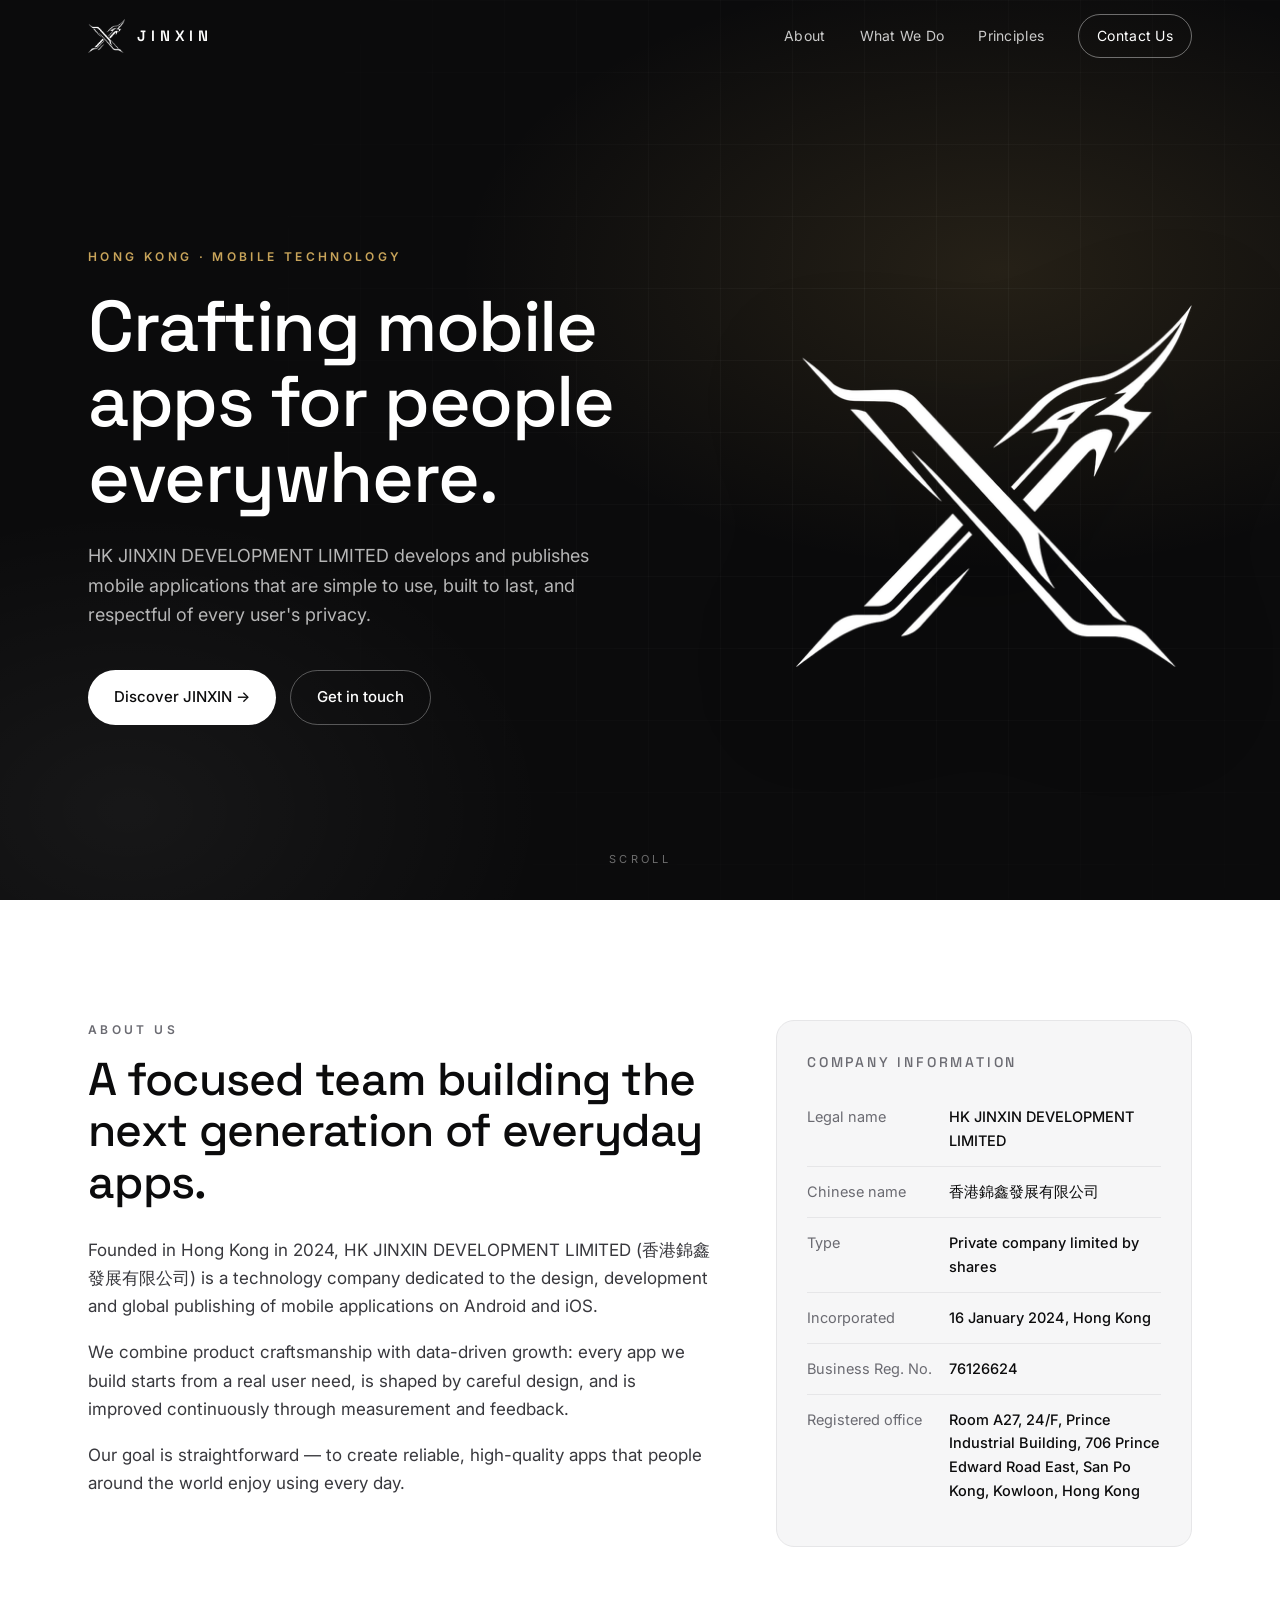
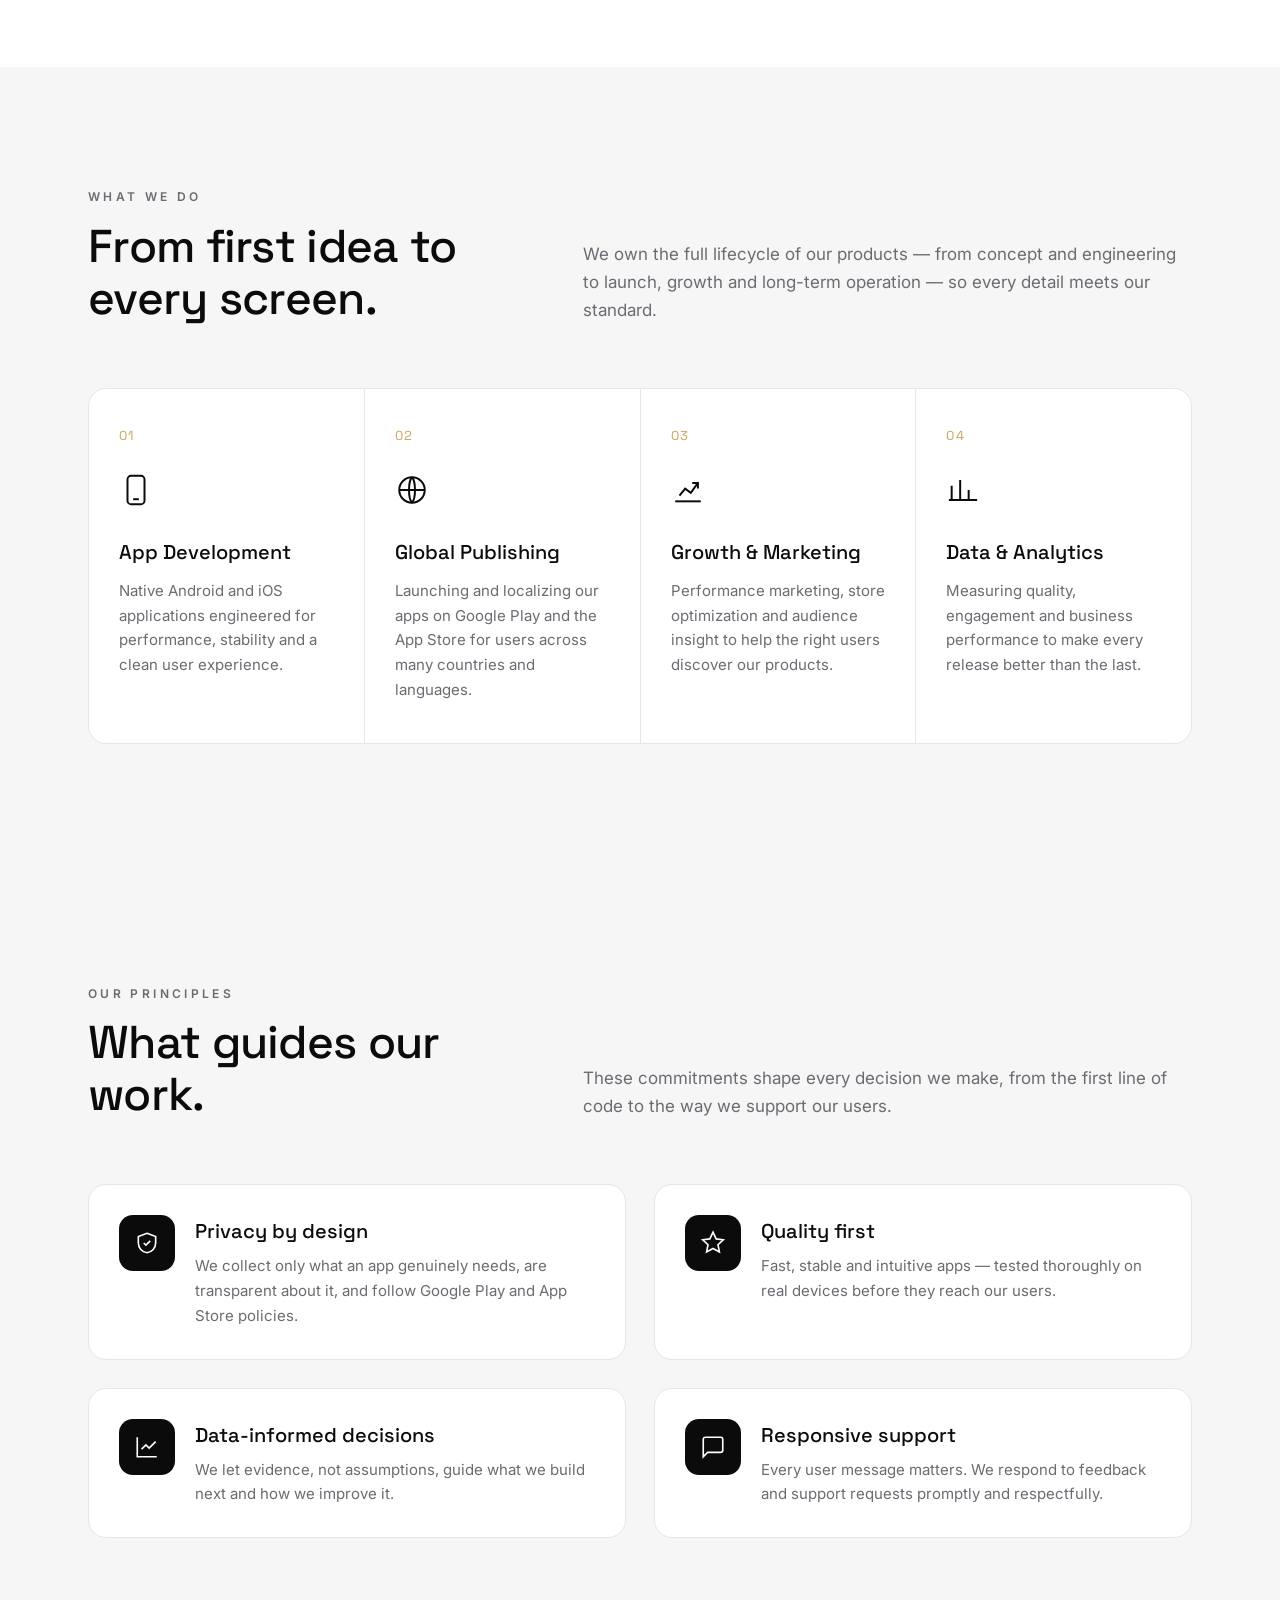
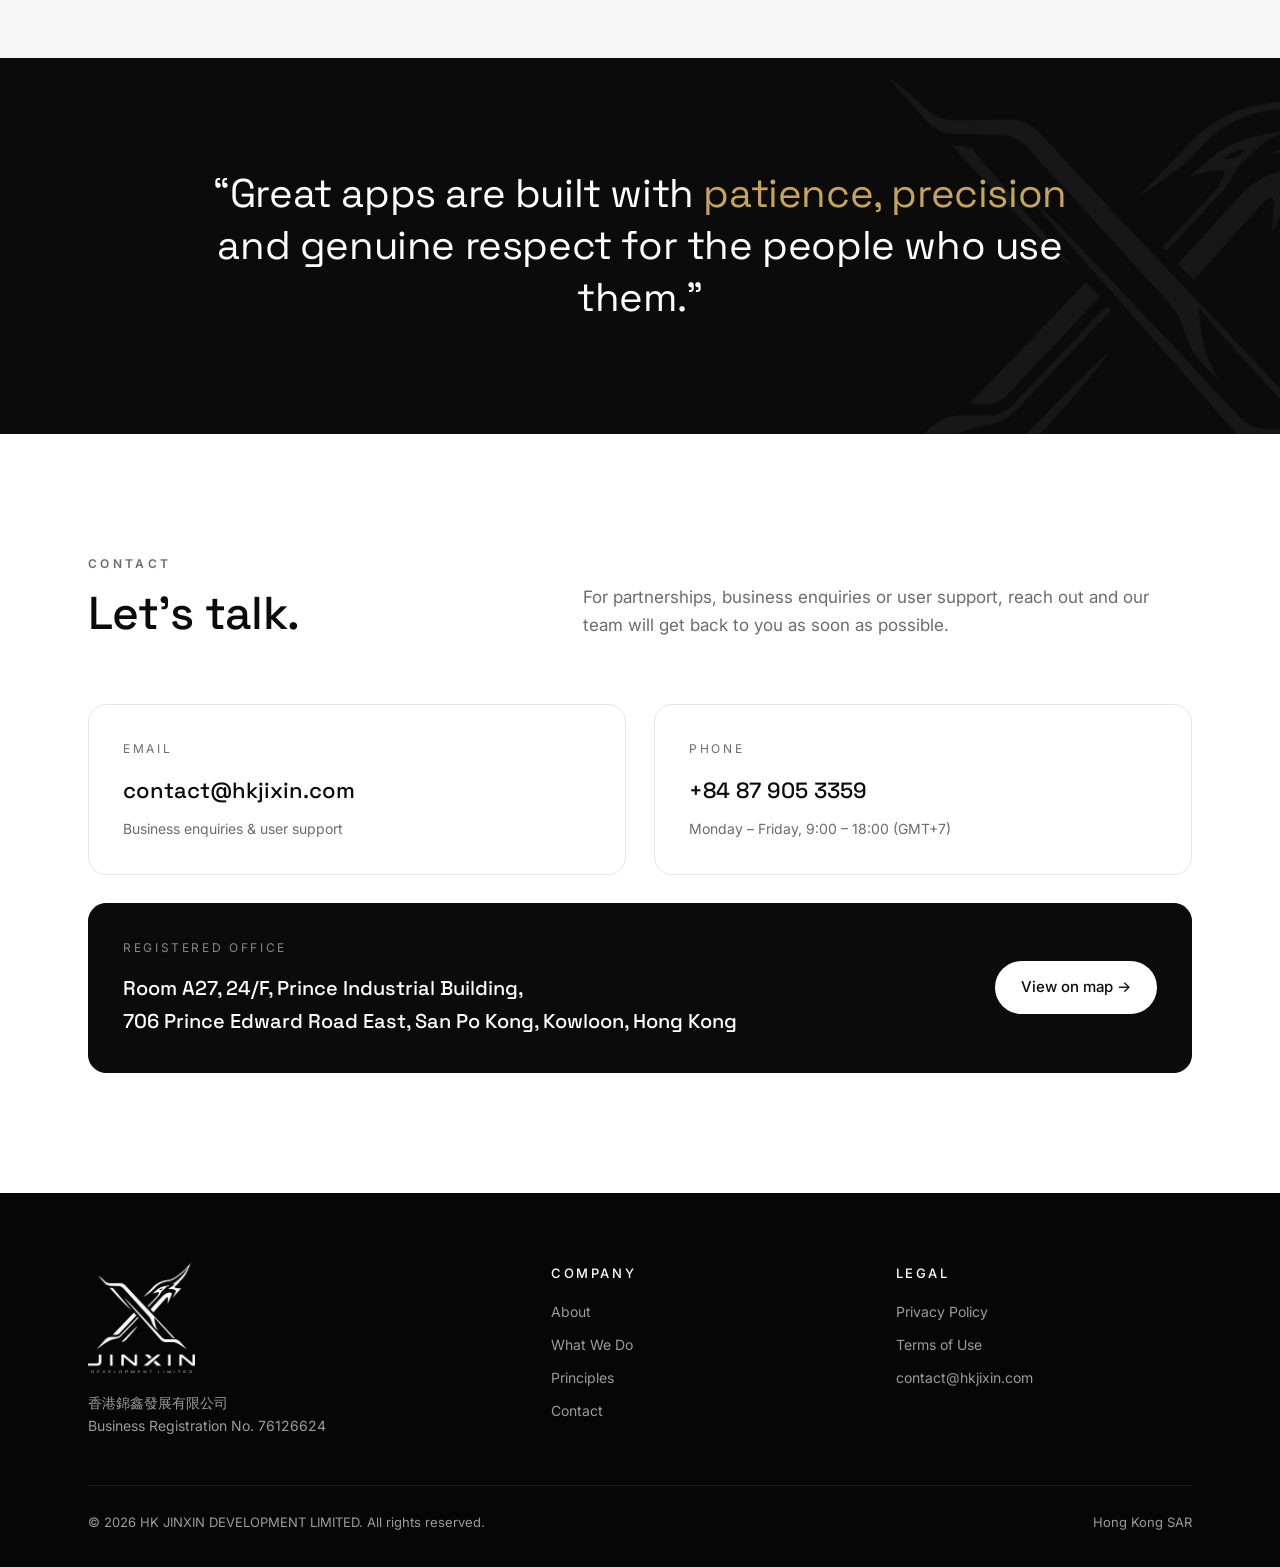
==== index.html @ 49de8c58 "Add files via upload" ====
<!DOCTYPE html>
<html lang="en">
<head>
<meta charset="UTF-8">
<meta name="viewport" content="width=device-width, initial-scale=1.0">
<title>HK JINXIN DEVELOPMENT LIMITED | Mobile Application Developer &amp; Publisher</title>
<meta name="description" content="HK JINXIN DEVELOPMENT LIMITED (香港錦鑫發展有限公司) is a Hong Kong technology company that develops and publishes mobile applications for a global audience.">
<link rel="canonical" href="https://hkjixin.com/">
<meta property="og:type" content="website">
<meta property="og:title" content="HK JINXIN DEVELOPMENT LIMITED">
<meta property="og:description" content="A Hong Kong technology company developing and publishing mobile applications for a global audience.">
<meta property="og:url" content="https://hkjixin.com/">
<meta property="og:image" content="https://hkjixin.com/assets/og.png">
<link rel="icon" type="image/png" href="assets/favicon.png">
<link rel="apple-touch-icon" href="assets/apple-touch-icon.png">
<link rel="preconnect" href="https://fonts.googleapis.com">
<link rel="preconnect" href="https://fonts.gstatic.com" crossorigin>
<link href="https://fonts.googleapis.com/css2?family=Inter:wght@400;500;600&family=Space+Grotesk:wght@400;500;600&display=swap" rel="stylesheet">
<link rel="stylesheet" href="assets/style.css">
<script type="application/ld+json">
{"@context":"https://schema.org","@type":"Organization","name":"HK JINXIN DEVELOPMENT LIMITED","alternateName":"香港錦鑫發展有限公司","url":"https://hkjixin.com","logo":"https://hkjixin.com/assets/logo-full-dark.png","email":"contact@hkjixin.com","telephone":"+84 87 905 3359","foundingDate":"2024-01-16","address":{"@type":"PostalAddress","streetAddress":"Room A27, 24/F, Prince Industrial Building, 706 Prince Edward Road East","addressLocality":"San Po Kong, Kowloon","addressCountry":"HK"}}
</script>
</head>
<body>

<header class="nav" id="nav">
  <div class="wrap">
    <a class="brand" href="#top" aria-label="HK JINXIN home">
      <img class="b-light" src="assets/mark-light.png" alt="">
      <img class="b-dark" src="assets/mark-dark.png" alt="">
      <span>JINXIN</span>
    </a>
    <nav class="links" id="links">
      <a href="#about">About</a>
      <a href="#what-we-do">What We Do</a>
      <a href="#principles">Principles</a>
      <a href="#contact" class="cta">Contact Us</a>
    </nav>
    <button class="menu-btn" id="menuBtn" aria-label="Open menu">☰</button>
  </div>
</header>

<main id="top">
  <!-- HERO -->
  <div class="hero">
    <div class="grid-lines"></div>
    <div class="wrap">
      <div>
        <div class="eyebrow rv">Hong Kong · Mobile Technology</div>
        <h1 class="rv">Crafting mobile apps for people everywhere.</h1>
        <p class="lead rv">HK JINXIN DEVELOPMENT LIMITED develops and publishes mobile applications that are simple to use, built to last, and respectful of every user's privacy.</p>
        <div class="actions rv">
          <a class="btn btn-light" href="#about">Discover JINXIN →</a>
          <a class="btn btn-ghost" href="#contact">Get in touch</a>
        </div>
      </div>
      <img class="hero-mark rv" src="assets/mark-light.png" alt="JINXIN logo mark">
    </div>
    <div class="scroll-hint">Scroll</div>
  </div>

  <!-- ABOUT -->
  <section id="about">
    <div class="wrap">
      <div class="about-grid">
        <div class="body">
          <div class="eyebrow dark rv">About us</div>
          <h2 class="rv" style="margin-bottom:28px">A focused team building the next generation of everyday apps.</h2>
          <p class="rv">Founded in Hong Kong in 2024, HK JINXIN DEVELOPMENT LIMITED (香港錦鑫發展有限公司) is a technology company dedicated to the design, development and global publishing of mobile applications on Android and iOS.</p>
          <p class="rv">We combine product craftsmanship with data-driven growth: every app we build starts from a real user need, is shaped by careful design, and is improved continuously through measurement and feedback.</p>
          <p class="rv">Our goal is straightforward — to create reliable, high-quality apps that people around the world enjoy using every day.</p>
        </div>
        <aside class="facts rv">
          <h3>Company information</h3>
          <dl>
            <div><dt>Legal name</dt><dd>HK JINXIN DEVELOPMENT LIMITED</dd></div>
            <div><dt>Chinese name</dt><dd>香港錦鑫發展有限公司</dd></div>
            <div><dt>Type</dt><dd>Private company limited by shares</dd></div>
            <div><dt>Incorporated</dt><dd>16 January 2024, Hong Kong</dd></div>
            <div><dt>Business Reg. No.</dt><dd>76126624</dd></div>
            <div><dt>Registered office</dt><dd>Room A27, 24/F, Prince Industrial Building, 706 Prince Edward Road East, San Po Kong, Kowloon, Hong Kong</dd></div>
          </dl>
        </aside>
      </div>
    </div>
  </section>

  <!-- WHAT WE DO -->
  <section id="what-we-do" class="caps">
    <div class="wrap">
      <div class="sec-head">
        <div>
          <div class="eyebrow dark rv">What we do</div>
          <h2 class="rv">From first idea to every screen.</h2>
        </div>
        <p class="rv">We own the full lifecycle of our products — from concept and engineering to launch, growth and long-term operation — so every detail meets our standard.</p>
      </div>
      <div class="cap-grid">
        <div class="cap rv">
          <div class="num">01</div>
          <svg viewBox="0 0 24 24"><rect x="6" y="2" width="12" height="20" rx="2.5"/><path d="M10 18.5h4"/></svg>
          <h3>App Development</h3>
          <p>Native Android and iOS applications engineered for performance, stability and a clean user experience.</p>
        </div>
        <div class="cap rv">
          <div class="num">02</div>
          <svg viewBox="0 0 24 24"><circle cx="12" cy="12" r="9"/><path d="M3 12h18M12 3c2.8 3 2.8 15 0 18M12 3c-2.8 3-2.8 15 0 18"/></svg>
          <h3>Global Publishing</h3>
          <p>Launching and localizing our apps on Google Play and the App Store for users across many countries and languages.</p>
        </div>
        <div class="cap rv">
          <div class="num">03</div>
          <svg viewBox="0 0 24 24"><path d="M3 20h18"/><path d="M6 16l4-5 4 3 5-7"/><path d="M15 7h4v4"/></svg>
          <h3>Growth &amp; Marketing</h3>
          <p>Performance marketing, store optimization and audience insight to help the right users discover our products.</p>
        </div>
        <div class="cap rv">
          <div class="num">04</div>
          <svg viewBox="0 0 24 24"><path d="M4 19V9M10 19V5M16 19v-7M22 19H2"/></svg>
          <h3>Data &amp; Analytics</h3>
          <p>Measuring quality, engagement and business performance to make every release better than the last.</p>
        </div>
      </div>
    </div>
  </section>

  <!-- PRINCIPLES -->
  <section id="principles">
    <div class="wrap">
      <div class="sec-head">
        <div>
          <div class="eyebrow dark rv">Our principles</div>
          <h2 class="rv">What guides our work.</h2>
        </div>
        <p class="rv">These commitments shape every decision we make, from the first line of code to the way we support our users.</p>
      </div>
      <div class="prin-grid">
        <div class="prin rv">
          <div class="ico"><svg viewBox="0 0 24 24"><path d="M12 3l8 3v6c0 4.5-3.4 8.3-8 9-4.6-.7-8-4.5-8-9V6l8-3z"/><path d="M9 12l2 2 4-4"/></svg></div>
          <div><h3>Privacy by design</h3><p>We collect only what an app genuinely needs, are transparent about it, and follow Google Play and App Store policies.</p></div>
        </div>
        <div class="prin rv">
          <div class="ico"><svg viewBox="0 0 24 24"><path d="M12 2l2.9 6.2 6.6.8-4.9 4.6 1.3 6.6L12 17l-5.9 3.2 1.3-6.6L2.5 9l6.6-.8z"/></svg></div>
          <div><h3>Quality first</h3><p>Fast, stable and intuitive apps — tested thoroughly on real devices before they reach our users.</p></div>
        </div>
        <div class="prin rv">
          <div class="ico"><svg viewBox="0 0 24 24"><path d="M3 3v18h18"/><path d="M7 14l4-4 3 3 6-6"/></svg></div>
          <div><h3>Data-informed decisions</h3><p>We let evidence, not assumptions, guide what we build next and how we improve it.</p></div>
        </div>
        <div class="prin rv">
          <div class="ico"><svg viewBox="0 0 24 24"><path d="M21 15a2 2 0 0 1-2 2H7l-4 4V5a2 2 0 0 1 2-2h14a2 2 0 0 1 2 2z"/></svg></div>
          <div><h3>Responsive support</h3><p>Every user message matters. We respond to feedback and support requests promptly and respectfully.</p></div>
        </div>
      </div>
    </div>
  </section>

  <div class="band">
    <div class="wrap">
      <blockquote class="rv">“Great apps are built with <em>patience, precision</em> and genuine respect for the people who use them.”</blockquote>
    </div>
  </div>

  <!-- CONTACT -->
  <section id="contact">
    <div class="wrap">
      <div class="sec-head">
        <div>
          <div class="eyebrow dark rv">Contact</div>
          <h2 class="rv">Let's talk.</h2>
        </div>
        <p class="rv">For partnerships, business enquiries or user support, reach out and our team will get back to you as soon as possible.</p>
      </div>
      <div class="contact-grid">
        <div class="c-card rv">
          <div class="label">Email</div>
          <div class="big"><a href="mailto:contact@hkjixin.com">contact@hkjixin.com</a></div>
          <div class="sub">Business enquiries &amp; user support</div>
        </div>
        <div class="c-card rv">
          <div class="label">Phone</div>
          <div class="big"><a href="tel:+84879053359">+84 87 905 3359</a></div>
          <div class="sub">Monday – Friday, 9:00 – 18:00 (GMT+7)</div>
        </div>
        <div class="c-card wide rv">
          <div>
            <div class="label">Registered office</div>
            <p class="big" style="font-family:var(--font-head);font-size:20px;font-weight:500">Room A27, 24/F, Prince Industrial Building,<br>706 Prince Edward Road East, San Po Kong, Kowloon, Hong Kong</p>
          </div>
          <a class="btn btn-light" target="_blank" rel="noopener" href="https://www.google.com/maps/search/?api=1&query=Prince+Industrial+Building+706+Prince+Edward+Road+East+San+Po+Kong">View on map →</a>
        </div>
      </div>
    </div>
  </section>
</main>

<footer>
  <div class="wrap">
    <div class="f-top">
      <div>
        <img src="assets/logo-full-light.png" alt="JINXIN Development Limited">
        <p>香港錦鑫發展有限公司<br>Business Registration No. 76126624</p>
      </div>
      <div>
        <h4>Company</h4>
        <a href="#about">About</a>
        <a href="#what-we-do">What We Do</a>
        <a href="#principles">Principles</a>
        <a href="#contact">Contact</a>
      </div>
      <div>
        <h4>Legal</h4>
        <a href="privacy.html">Privacy Policy</a>
        <a href="terms.html">Terms of Use</a>
        <a href="mailto:contact@hkjixin.com">contact@hkjixin.com</a>
      </div>
    </div>
    <div class="f-bot">
      <span>© <span id="yr">2026</span> HK JINXIN DEVELOPMENT LIMITED. All rights reserved.</span>
      <span>Hong Kong SAR</span>
    </div>
  </div>
</footer>

<script>
  const nav=document.getElementById('nav');
  const onScroll=()=>nav.classList.toggle('solid',window.scrollY>40);
  onScroll();window.addEventListener('scroll',onScroll,{passive:true});
  const links=document.getElementById('links');
  document.getElementById('menuBtn').onclick=()=>{links.classList.toggle('open');nav.classList.add('solid')};
  links.querySelectorAll('a').forEach(a=>a.onclick=()=>links.classList.remove('open'));
  const io=new IntersectionObserver(es=>es.forEach(e=>{if(e.isIntersecting){e.target.classList.add('in');io.unobserve(e.target)}}),{threshold:.12});
  document.querySelectorAll('.rv').forEach(el=>io.observe(el));
  document.getElementById('yr').textContent=new Date().getFullYear();
</script>
</body>
</html>
---- assets/style.css ----
:root{
  --ink:#0b0b0c; --ink-2:#1c1c1f; --muted:#6b6b72; --line:#e6e6e8; --bg:#ffffff; --soft:#f6f6f7;
  --accent:#c8a45a;
  --font-head:"Space Grotesk",system-ui,sans-serif;
  --font-body:"Inter",system-ui,-apple-system,"Segoe UI",Roboto,sans-serif;
}
*{box-sizing:border-box;margin:0;padding:0}
html{scroll-behavior:smooth}
body{font-family:var(--font-body);color:var(--ink);background:var(--bg);line-height:1.65;-webkit-font-smoothing:antialiased}
img{max-width:100%;display:block}
a{color:inherit}
.wrap{max-width:1160px;margin:0 auto;padding:0 28px}

/* nav */
.nav{position:fixed;inset:0 0 auto 0;z-index:50;transition:background .3s,border-color .3s;border-bottom:1px solid transparent}
.nav.solid{background:rgba(255,255,255,.92);backdrop-filter:blur(10px);border-color:var(--line)}
.nav .wrap{display:flex;align-items:center;justify-content:space-between;height:72px}
.brand{display:flex;align-items:center;gap:12px;text-decoration:none}
.brand img{height:34px;width:auto}
.brand .b-light{display:block}.brand .b-dark{display:none}
.nav.solid .brand .b-light{display:none}.nav.solid .brand .b-dark{display:block}
.brand span{font-family:var(--font-head);font-weight:600;letter-spacing:.32em;font-size:15px;color:#fff}
.nav.solid .brand span{color:var(--ink)}
.links{display:flex;gap:34px;align-items:center}
.links a{text-decoration:none;font-size:14px;color:rgba(255,255,255,.78);letter-spacing:.02em}
.links a:hover{color:#fff}
.nav.solid .links a{color:var(--muted)}.nav.solid .links a:hover{color:var(--ink)}
.links .cta{border:1px solid rgba(255,255,255,.4);padding:9px 18px;border-radius:999px;color:#fff}
.nav.solid .links .cta{border-color:var(--ink);color:var(--ink)}
.menu-btn{display:none;background:none;border:0;color:#fff;font-size:26px;cursor:pointer}
.nav.solid .menu-btn{color:var(--ink)}

/* hero */
.hero{position:relative;min-height:100vh;display:flex;align-items:center;background:var(--ink);color:#fff;overflow:hidden}
.hero::before{content:"";position:absolute;inset:0;background:
  radial-gradient(900px 500px at 78% 30%,rgba(200,164,90,.14),transparent 60%),
  radial-gradient(700px 500px at 10% 90%,rgba(255,255,255,.05),transparent 60%)}
.hero .grid-lines{position:absolute;inset:0;background-image:linear-gradient(rgba(255,255,255,.04) 1px,transparent 1px),linear-gradient(90deg,rgba(255,255,255,.04) 1px,transparent 1px);background-size:72px 72px;mask-image:radial-gradient(circle at 70% 40%,#000 0,transparent 70%)}
.hero .wrap{position:relative;display:grid;grid-template-columns:1.25fr .75fr;gap:48px;align-items:center;padding-top:72px}
.eyebrow{font-size:12px;letter-spacing:.28em;text-transform:uppercase;color:var(--accent);font-weight:600}
.hero h1{font-family:var(--font-head);font-weight:500;font-size:clamp(40px,5.6vw,72px);line-height:1.05;letter-spacing:-.02em;margin:22px 0 26px}
.hero p.lead{font-size:18px;color:rgba(255,255,255,.7);max-width:560px}
.hero .actions{margin-top:40px;display:flex;gap:14px;flex-wrap:wrap}
.btn{display:inline-flex;align-items:center;gap:10px;padding:14px 26px;border-radius:999px;font-size:15px;font-weight:500;text-decoration:none;transition:transform .2s,background .2s}
.btn:hover{transform:translateY(-1px)}
.btn-light{background:#fff;color:var(--ink)}
.btn-ghost{border:1px solid rgba(255,255,255,.3);color:#fff}
.hero-mark{opacity:.95;justify-self:center;width:100%;max-width:400px;filter:drop-shadow(0 20px 60px rgba(0,0,0,.5))}
.scroll-hint{position:absolute;bottom:32px;left:50%;transform:translateX(-50%);font-size:11px;letter-spacing:.3em;color:rgba(255,255,255,.4);text-transform:uppercase}

/* sections */
section{padding:120px 0}
.sec-head{display:grid;grid-template-columns:1fr 1.4fr;gap:60px;margin-bottom:64px;align-items:end}
h2{font-family:var(--font-head);font-weight:500;font-size:clamp(30px,3.6vw,46px);line-height:1.12;letter-spacing:-.015em;margin-top:14px}
.sec-head p{color:var(--muted);font-size:17px}
.eyebrow.dark{color:var(--muted)}

/* about */
.about-grid{display:grid;grid-template-columns:1.2fr .8fr;gap:64px;align-items:start}
.about-grid .body p{font-size:17px;color:#38383d;margin-bottom:18px}
.facts{border:1px solid var(--line);border-radius:18px;padding:30px;background:var(--soft)}
.facts h3{font-family:var(--font-head);font-weight:500;font-size:14px;letter-spacing:.2em;text-transform:uppercase;color:var(--muted);margin-bottom:18px}
.facts dl div{display:grid;grid-template-columns:130px 1fr;gap:12px;padding:13px 0;border-top:1px solid var(--line);font-size:14.5px}
.facts dl div:first-child{border-top:0}
.facts dt{color:var(--muted)}
.facts dd{font-weight:500}

/* capabilities */
.caps{background:var(--soft)}
.cap-grid{display:grid;grid-template-columns:repeat(4,1fr);gap:1px;background:var(--line);border:1px solid var(--line);border-radius:18px;overflow:hidden}
.cap{background:#fff;padding:36px 30px 40px;transition:background .25s}
.cap:hover{background:#fcfbf8}
.cap .num{font-family:var(--font-head);font-size:13px;color:var(--accent);letter-spacing:.1em}
.cap svg{width:34px;height:34px;margin:26px 0 22px;stroke:var(--ink);fill:none;stroke-width:1.4}
.cap h3{font-family:var(--font-head);font-weight:500;font-size:20px;margin-bottom:10px}
.cap p{color:var(--muted);font-size:15px}

/* partners */
.p-grid{display:grid;grid-template-columns:repeat(4,1fr);gap:16px}
@media(max-width:980px){.p-grid{grid-template-columns:1fr 1fr}}
.p-item{border:1px solid var(--line);border-radius:16px;padding:30px 24px;display:flex;flex-direction:column;gap:6px;transition:border-color .25s,transform .25s}
.p-item:hover{border-color:var(--ink);transform:translateY(-2px)}
.p-item span{font-family:var(--font-head);font-size:22px;font-weight:600;letter-spacing:-.01em}
.p-item small{font-size:12px;letter-spacing:.16em;text-transform:uppercase;color:var(--muted)}
#principles{background:var(--soft)}
.prin{background:#fff}

/* principles */
.prin-grid{display:grid;grid-template-columns:repeat(2,1fr);gap:28px}
.prin{display:grid;grid-template-columns:56px 1fr;gap:20px;padding:30px;border:1px solid var(--line);border-radius:18px}
.prin .ico{width:56px;height:56px;border-radius:14px;background:var(--ink);display:grid;place-items:center}
.prin .ico svg{width:26px;height:26px;stroke:#fff;fill:none;stroke-width:1.5}
.prin h3{font-family:var(--font-head);font-weight:500;font-size:20px;margin-bottom:6px}
.prin p{color:var(--muted);font-size:15px}

/* statement band */
.band{background:var(--ink);color:#fff;padding:110px 0;text-align:center;position:relative;overflow:hidden}
.band::after{content:"";position:absolute;right:-120px;top:50%;width:520px;height:520px;transform:translateY(-50%);background:url(mark-light.png) center/contain no-repeat;opacity:.05}
.band blockquote{font-family:var(--font-head);font-weight:400;font-size:clamp(26px,3.2vw,40px);line-height:1.3;max-width:860px;margin:0 auto;letter-spacing:-.01em}
.band blockquote em{font-style:normal;color:var(--accent)}

/* contact */
.contact-grid{display:grid;grid-template-columns:1fr 1fr;gap:28px}
.c-card{border:1px solid var(--line);border-radius:18px;padding:34px}
.c-card .label{font-size:12px;letter-spacing:.22em;text-transform:uppercase;color:var(--muted);margin-bottom:14px}
.c-card .big{font-family:var(--font-head);font-size:22px;font-weight:500}
.c-card .big a{text-decoration:none}
.c-card .big a:hover{color:var(--accent)}
.c-card p{color:#38383d;font-size:15.5px}
.c-card .sub{margin-top:8px;color:var(--muted);font-size:14px}
.c-card.wide{grid-column:1/-1;display:grid;grid-template-columns:1fr auto;align-items:center;gap:24px;background:var(--ink);color:#fff;border-color:var(--ink)}
.c-card.wide .label{color:rgba(255,255,255,.5)}
.c-card.wide p{color:#fff}

/* footer */
footer{background:#060607;color:rgba(255,255,255,.6);padding:70px 0 34px;font-size:14px}
.f-top{display:grid;grid-template-columns:1.4fr 1fr 1fr;gap:48px;padding-bottom:48px;border-bottom:1px solid rgba(255,255,255,.08)}
.f-top img{height:110px;width:auto;margin-bottom:18px}
.f-top h4{color:#fff;font-weight:500;font-size:13px;letter-spacing:.2em;text-transform:uppercase;margin-bottom:16px}
.f-top a{display:block;text-decoration:none;margin-bottom:10px}
.f-top a:hover{color:#fff}
.f-bot{display:flex;justify-content:space-between;gap:20px;padding-top:26px;font-size:13px;flex-wrap:wrap}

/* legal pages */
.legal-hero{background:var(--ink);color:#fff;padding:150px 0 70px}
.legal-hero h1{font-family:var(--font-head);font-weight:500;font-size:clamp(36px,4.5vw,56px);letter-spacing:-.02em;margin-top:14px}
.legal-hero p{color:rgba(255,255,255,.6);margin-top:12px}
.legal{max-width:820px;margin:0 auto;padding:80px 28px 110px}
.legal h2{font-size:24px;margin:44px 0 12px}
.legal p,.legal li{color:#38383d;font-size:16px;margin-bottom:12px}
.legal ul{padding-left:22px}
.legal a{color:var(--ink);text-underline-offset:3px}

/* reveal */
.rv{opacity:0;transform:translateY(24px);transition:opacity .8s ease,transform .8s ease}
.rv.in{opacity:1;transform:none}

@media (max-width:980px){
  .hero .wrap,.sec-head,.about-grid,.f-top{grid-template-columns:1fr}
  .hero-mark{max-width:220px;justify-self:start;order:-1}
  .cap-grid{grid-template-columns:1fr 1fr}
  .prin-grid,.contact-grid{grid-template-columns:1fr}
  .c-card.wide{grid-template-columns:1fr}
  section{padding:84px 0}
}
@media (max-width:760px){
  .links{display:none;position:absolute;top:72px;left:0;right:0;flex-direction:column;gap:0;background:#fff;border-bottom:1px solid var(--line);padding:8px 0}
  .links.open{display:flex}
  .links a,.nav .links a{color:var(--ink);padding:14px 28px;width:100%}
  .links .cta{border:0}
  .menu-btn{display:block}
  .cap-grid{grid-template-columns:1fr}
  .facts dl div{grid-template-columns:1fr;gap:2px}
}
@media (prefers-reduced-motion:reduce){.rv{opacity:1;transform:none;transition:none}html{scroll-behavior:auto}}
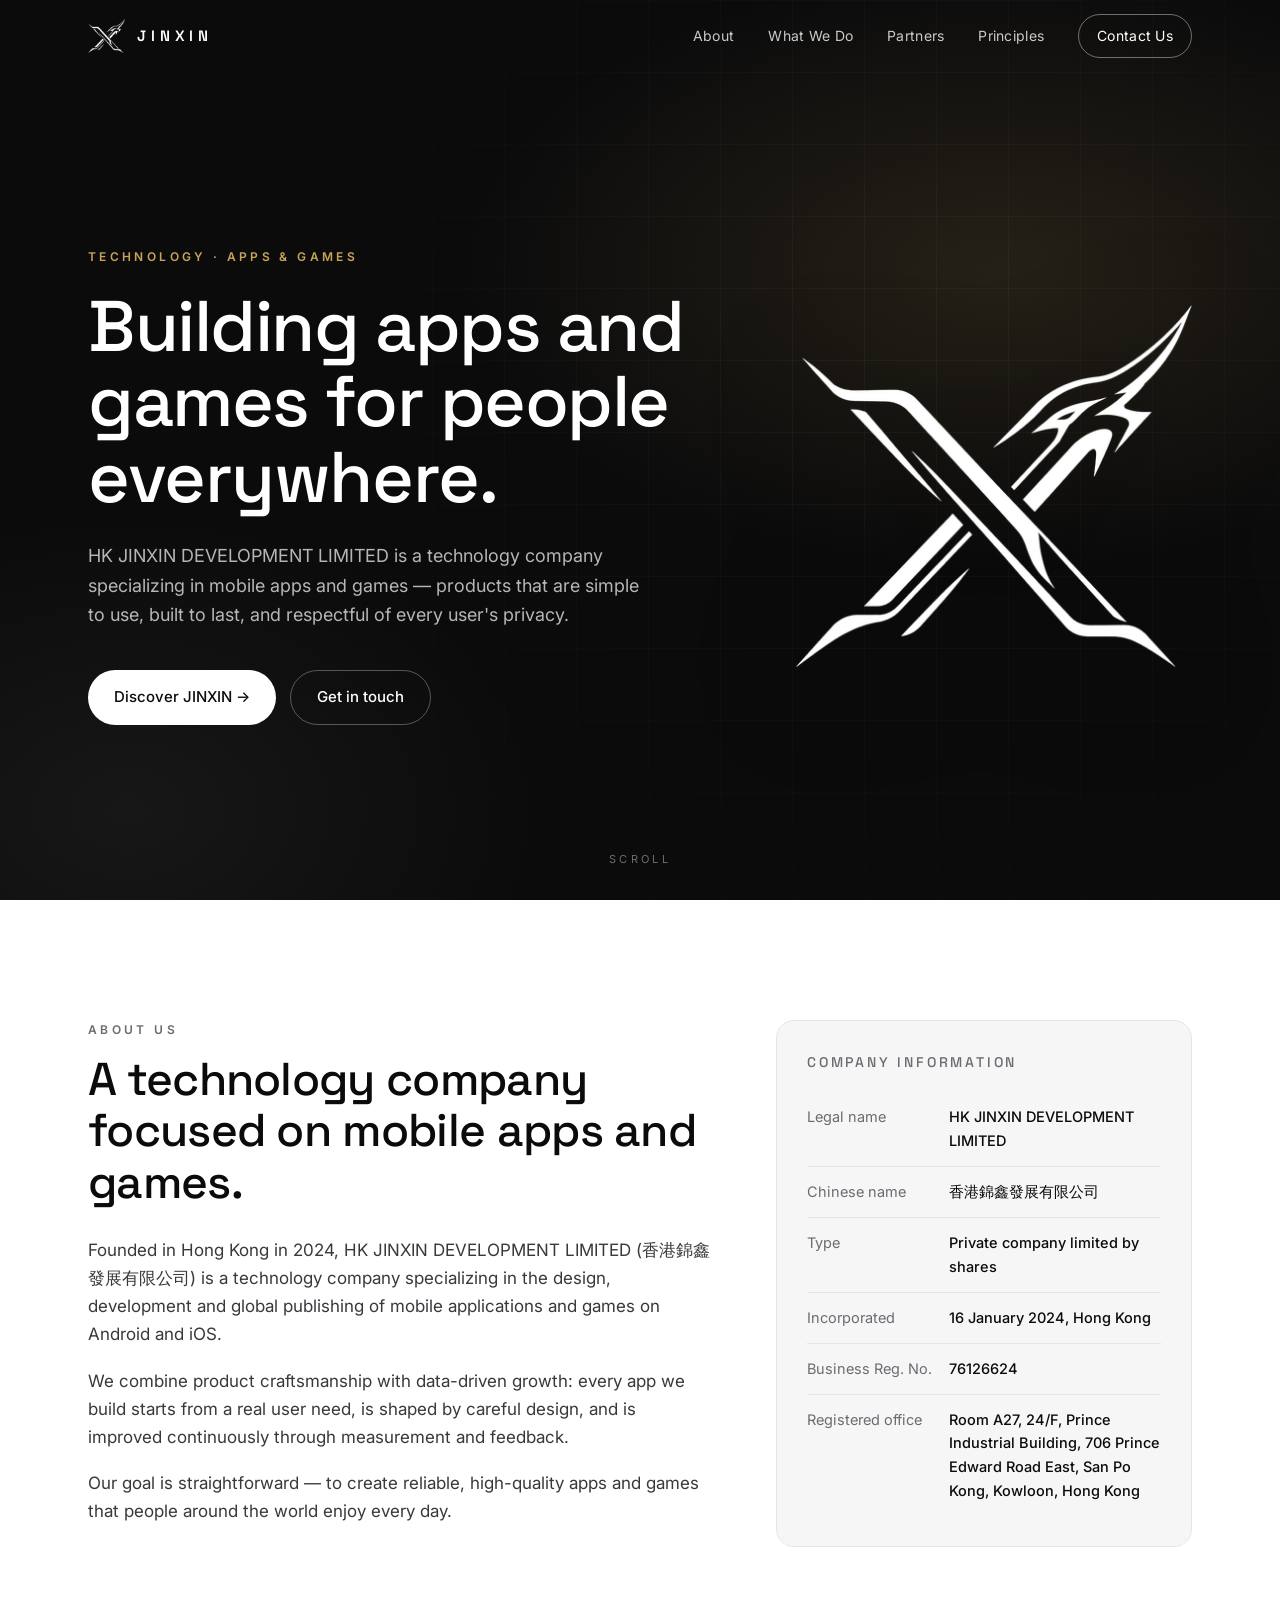
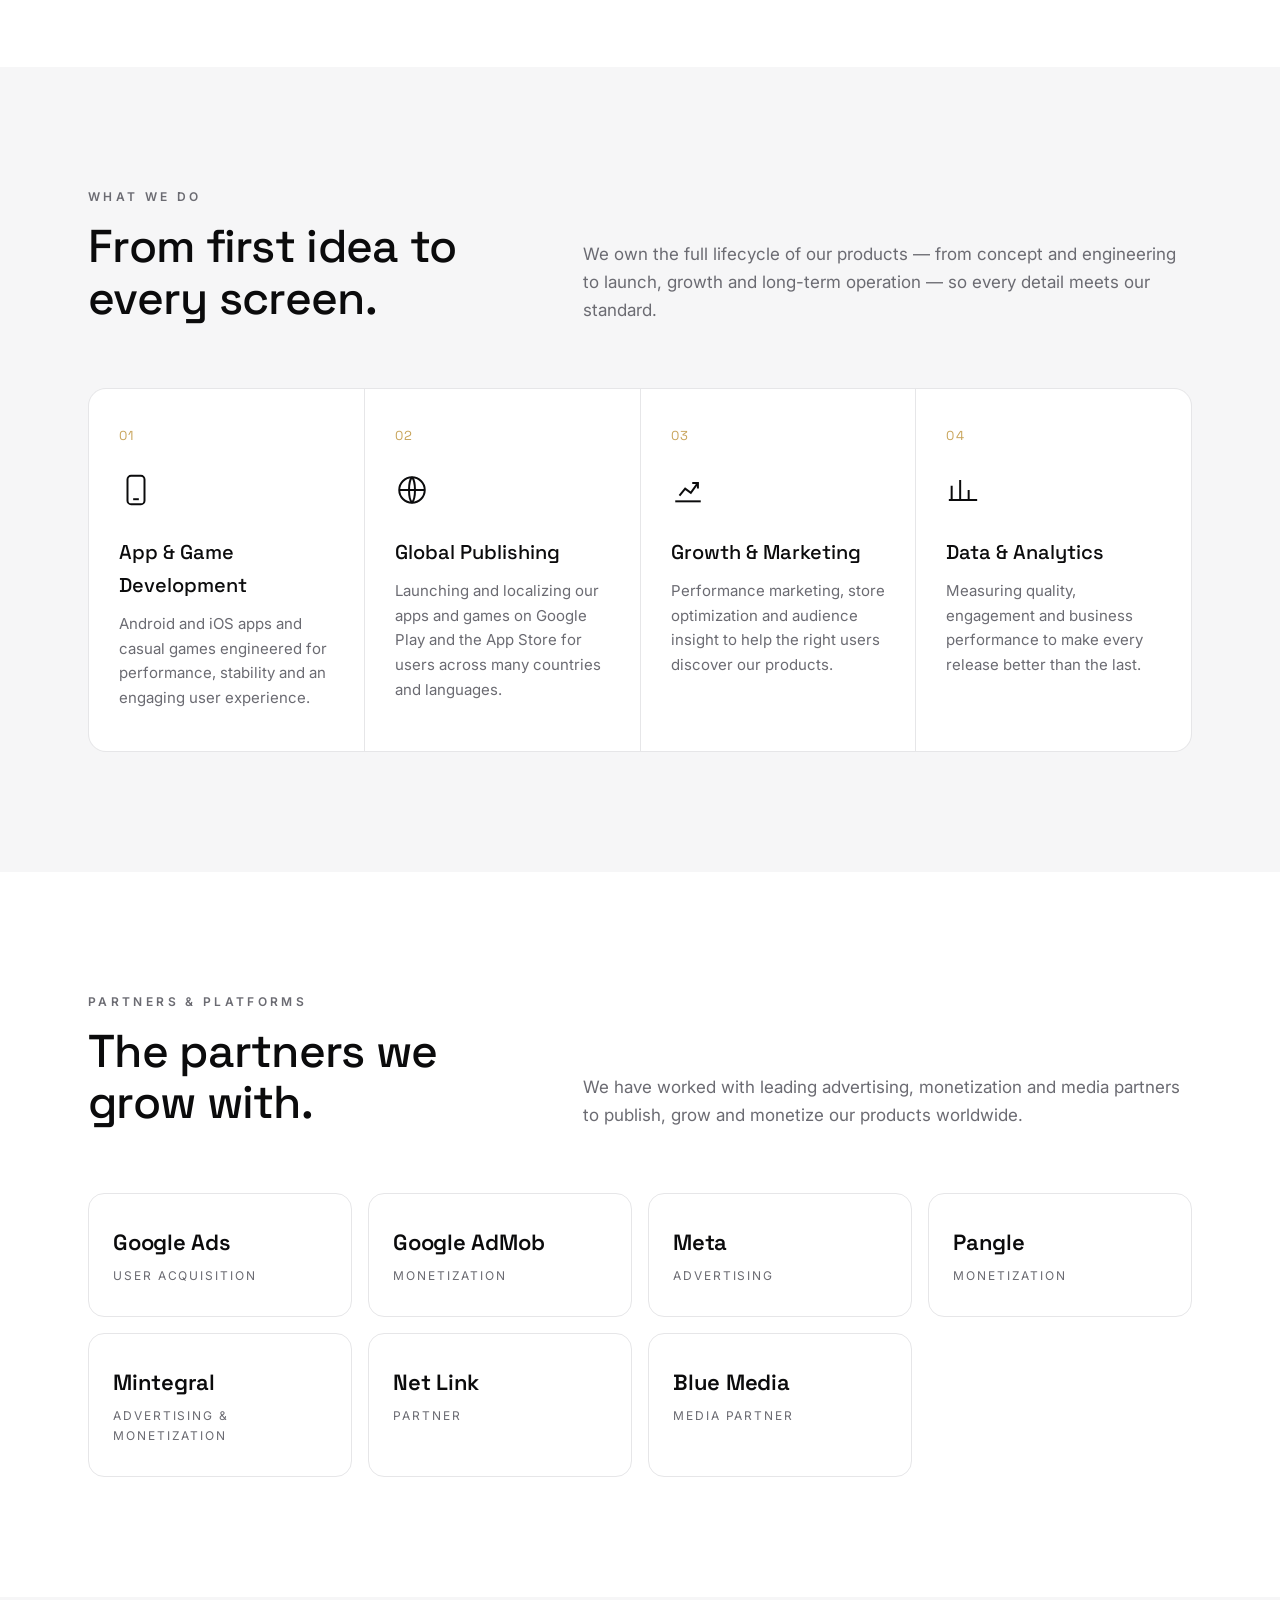
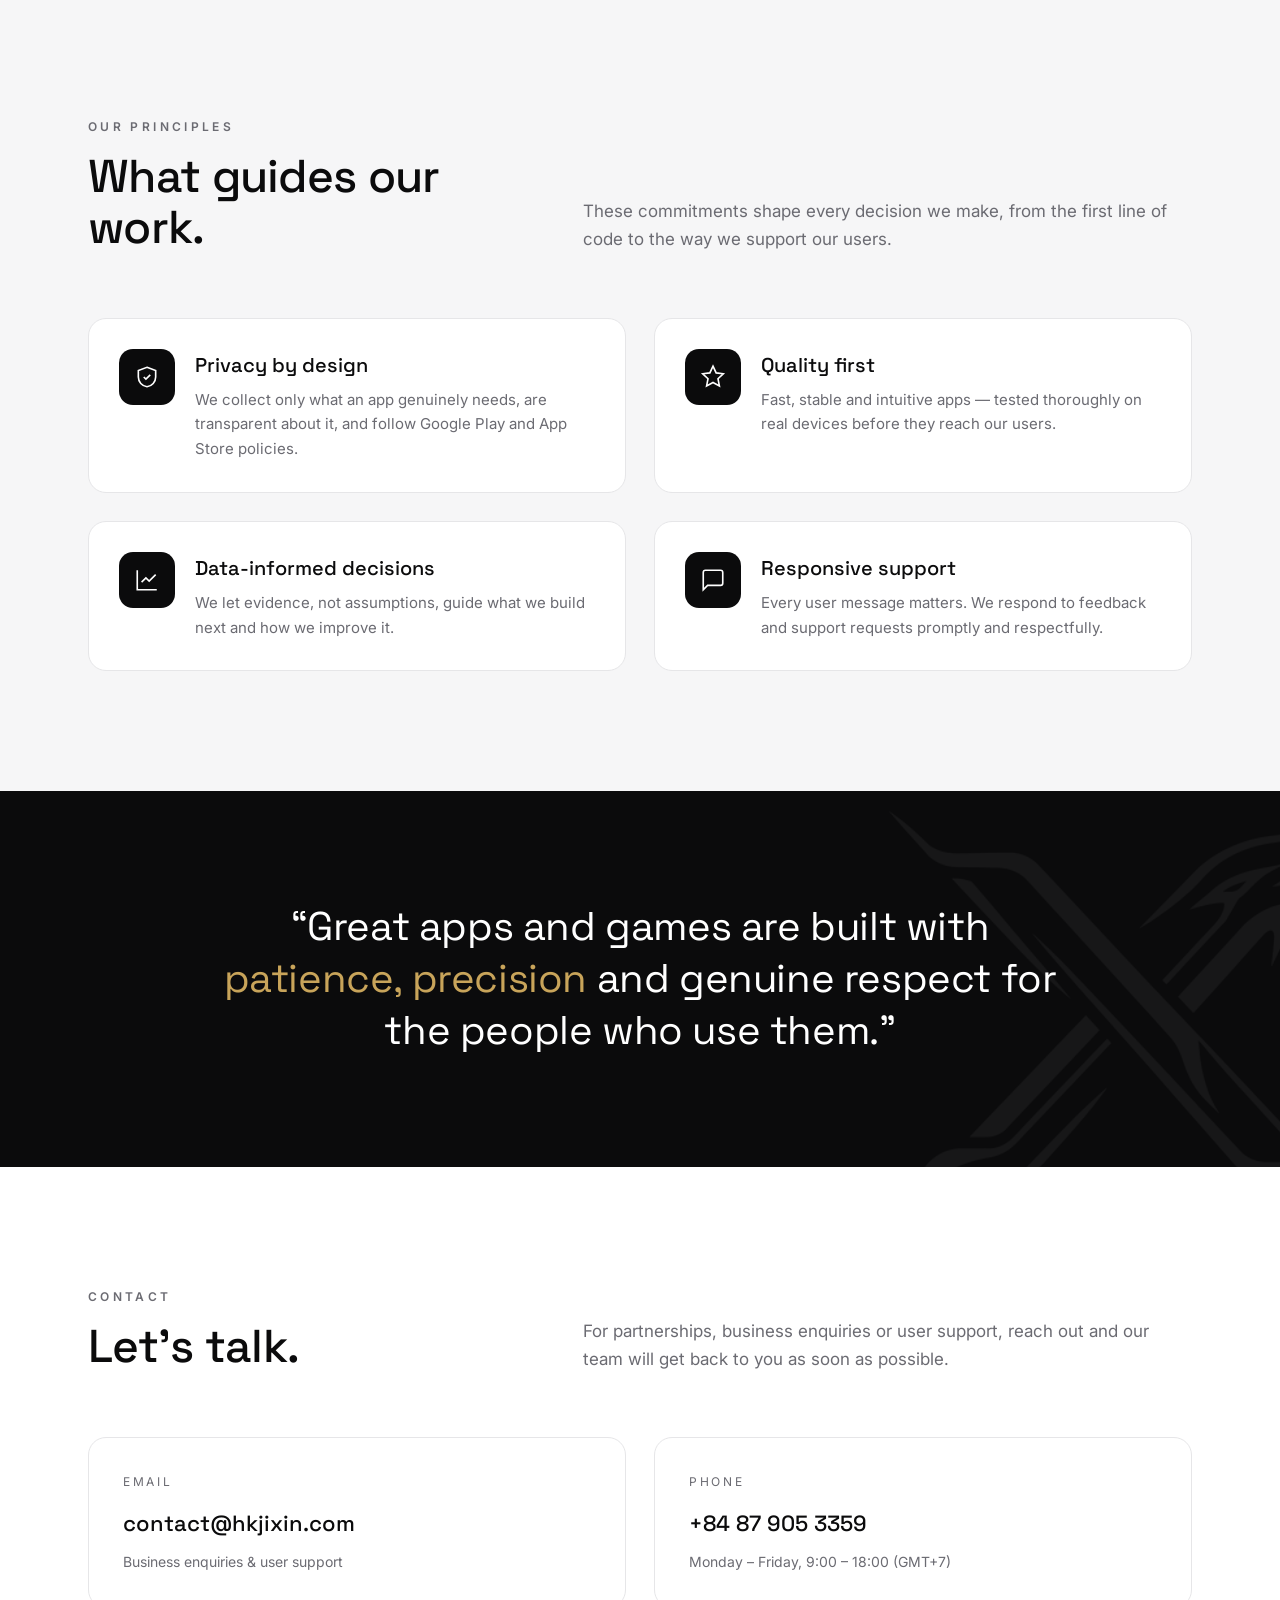
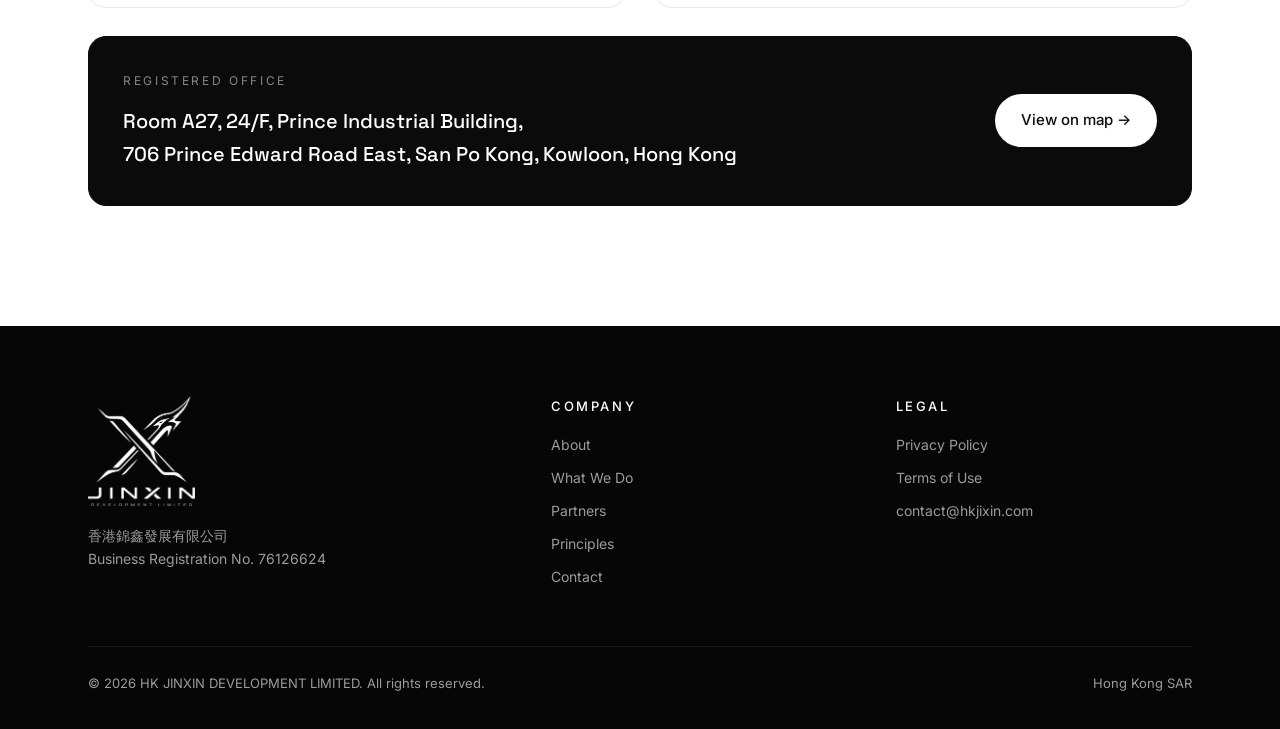
==== commit c8b6c6ed: "Add files via upload" ====
--- a/index.html
+++ b/index.html
@@ -3,12 +3,12 @@
 <head>
 <meta charset="UTF-8">
 <meta name="viewport" content="width=device-width, initial-scale=1.0">
-<title>HK JINXIN DEVELOPMENT LIMITED | Mobile Application Developer &amp; Publisher</title>
-<meta name="description" content="HK JINXIN DEVELOPMENT LIMITED (香港錦鑫發展有限公司) is a Hong Kong technology company that develops and publishes mobile applications for a global audience.">
+<title>HK JINXIN DEVELOPMENT LIMITED | Mobile App &amp; Game Developer</title>
+<meta name="description" content="HK JINXIN DEVELOPMENT LIMITED (香港錦鑫發展有限公司) is a Hong Kong technology company specializing in the development and publishing of mobile apps and games for a global audience.">
 <link rel="canonical" href="https://hkjixin.com/">
 <meta property="og:type" content="website">
 <meta property="og:title" content="HK JINXIN DEVELOPMENT LIMITED">
-<meta property="og:description" content="A Hong Kong technology company developing and publishing mobile applications for a global audience.">
+<meta property="og:description" content="A Hong Kong technology company specializing in mobile apps and games.">
 <meta property="og:url" content="https://hkjixin.com/">
 <meta property="og:image" content="https://hkjixin.com/assets/og.png">
 <link rel="icon" type="image/png" href="assets/favicon.png">
@@ -33,6 +33,7 @@
     <nav class="links" id="links">
       <a href="#about">About</a>
       <a href="#what-we-do">What We Do</a>
+      <a href="#partners">Partners</a>
       <a href="#principles">Principles</a>
       <a href="#contact" class="cta">Contact Us</a>
     </nav>
@@ -46,9 +47,9 @@
     <div class="grid-lines"></div>
     <div class="wrap">
       <div>
-        <div class="eyebrow rv">Hong Kong · Mobile Technology</div>
-        <h1 class="rv">Crafting mobile apps for people everywhere.</h1>
-        <p class="lead rv">HK JINXIN DEVELOPMENT LIMITED develops and publishes mobile applications that are simple to use, built to last, and respectful of every user's privacy.</p>
+        <div class="eyebrow rv">Technology · Apps &amp; Games</div>
+        <h1 class="rv">Building apps and games for people everywhere.</h1>
+        <p class="lead rv">HK JINXIN DEVELOPMENT LIMITED is a technology company specializing in mobile apps and games — products that are simple to use, built to last, and respectful of every user's privacy.</p>
         <div class="actions rv">
           <a class="btn btn-light" href="#about">Discover JINXIN →</a>
           <a class="btn btn-ghost" href="#contact">Get in touch</a>
@@ -65,10 +66,10 @@
       <div class="about-grid">
         <div class="body">
           <div class="eyebrow dark rv">About us</div>
-          <h2 class="rv" style="margin-bottom:28px">A focused team building the next generation of everyday apps.</h2>
-          <p class="rv">Founded in Hong Kong in 2024, HK JINXIN DEVELOPMENT LIMITED (香港錦鑫發展有限公司) is a technology company dedicated to the design, development and global publishing of mobile applications on Android and iOS.</p>
+          <h2 class="rv" style="margin-bottom:28px">A technology company focused on mobile apps and games.</h2>
+          <p class="rv">Founded in Hong Kong in 2024, HK JINXIN DEVELOPMENT LIMITED (香港錦鑫發展有限公司) is a technology company specializing in the design, development and global publishing of mobile applications and games on Android and iOS.</p>
           <p class="rv">We combine product craftsmanship with data-driven growth: every app we build starts from a real user need, is shaped by careful design, and is improved continuously through measurement and feedback.</p>
-          <p class="rv">Our goal is straightforward — to create reliable, high-quality apps that people around the world enjoy using every day.</p>
+          <p class="rv">Our goal is straightforward — to create reliable, high-quality apps and games that people around the world enjoy every day.</p>
         </div>
         <aside class="facts rv">
           <h3>Company information</h3>
@@ -99,14 +100,14 @@
         <div class="cap rv">
           <div class="num">01</div>
           <svg viewBox="0 0 24 24"><rect x="6" y="2" width="12" height="20" rx="2.5"/><path d="M10 18.5h4"/></svg>
-          <h3>App Development</h3>
-          <p>Native Android and iOS applications engineered for performance, stability and a clean user experience.</p>
+          <h3>App &amp; Game Development</h3>
+          <p>Android and iOS apps and casual games engineered for performance, stability and an engaging user experience.</p>
         </div>
         <div class="cap rv">
           <div class="num">02</div>
           <svg viewBox="0 0 24 24"><circle cx="12" cy="12" r="9"/><path d="M3 12h18M12 3c2.8 3 2.8 15 0 18M12 3c-2.8 3-2.8 15 0 18"/></svg>
           <h3>Global Publishing</h3>
-          <p>Launching and localizing our apps on Google Play and the App Store for users across many countries and languages.</p>
+          <p>Launching and localizing our apps and games on Google Play and the App Store for users across many countries and languages.</p>
         </div>
         <div class="cap rv">
           <div class="num">03</div>
@@ -124,6 +125,29 @@
     </div>
   </section>
 
+
+  <!-- PARTNERS -->
+  <section id="partners" class="partners">
+    <div class="wrap">
+      <div class="sec-head">
+        <div>
+          <div class="eyebrow dark rv">Partners &amp; platforms</div>
+          <h2 class="rv">The partners we grow with.</h2>
+        </div>
+        <p class="rv">We have worked with leading advertising, monetization and media partners to publish, grow and monetize our products worldwide.</p>
+      </div>
+      <div class="p-grid">
+        <div class="p-item rv"><span>Google Ads</span><small>User acquisition</small></div>
+        <div class="p-item rv"><span>Google AdMob</span><small>Monetization</small></div>
+        <div class="p-item rv"><span>Meta</span><small>Advertising</small></div>
+        <div class="p-item rv"><span>Pangle</span><small>Monetization</small></div>
+        <div class="p-item rv"><span>Mintegral</span><small>Advertising &amp; monetization</small></div>
+        <div class="p-item rv"><span>Net Link</span><small>Partner</small></div>
+        <div class="p-item rv"><span>Blue Media</span><small>Media partner</small></div>
+      </div>
+    </div>
+  </section>
+
   <!-- PRINCIPLES -->
   <section id="principles">
     <div class="wrap">
@@ -157,7 +181,7 @@
 
   <div class="band">
     <div class="wrap">
-      <blockquote class="rv">“Great apps are built with <em>patience, precision</em> and genuine respect for the people who use them.”</blockquote>
+      <blockquote class="rv">“Great apps and games are built with <em>patience, precision</em> and genuine respect for the people who use them.”</blockquote>
     </div>
   </div>
 
@@ -205,6 +229,7 @@
         <h4>Company</h4>
         <a href="#about">About</a>
         <a href="#what-we-do">What We Do</a>
+        <a href="#partners">Partners</a>
         <a href="#principles">Principles</a>
         <a href="#contact">Contact</a>
       </div>
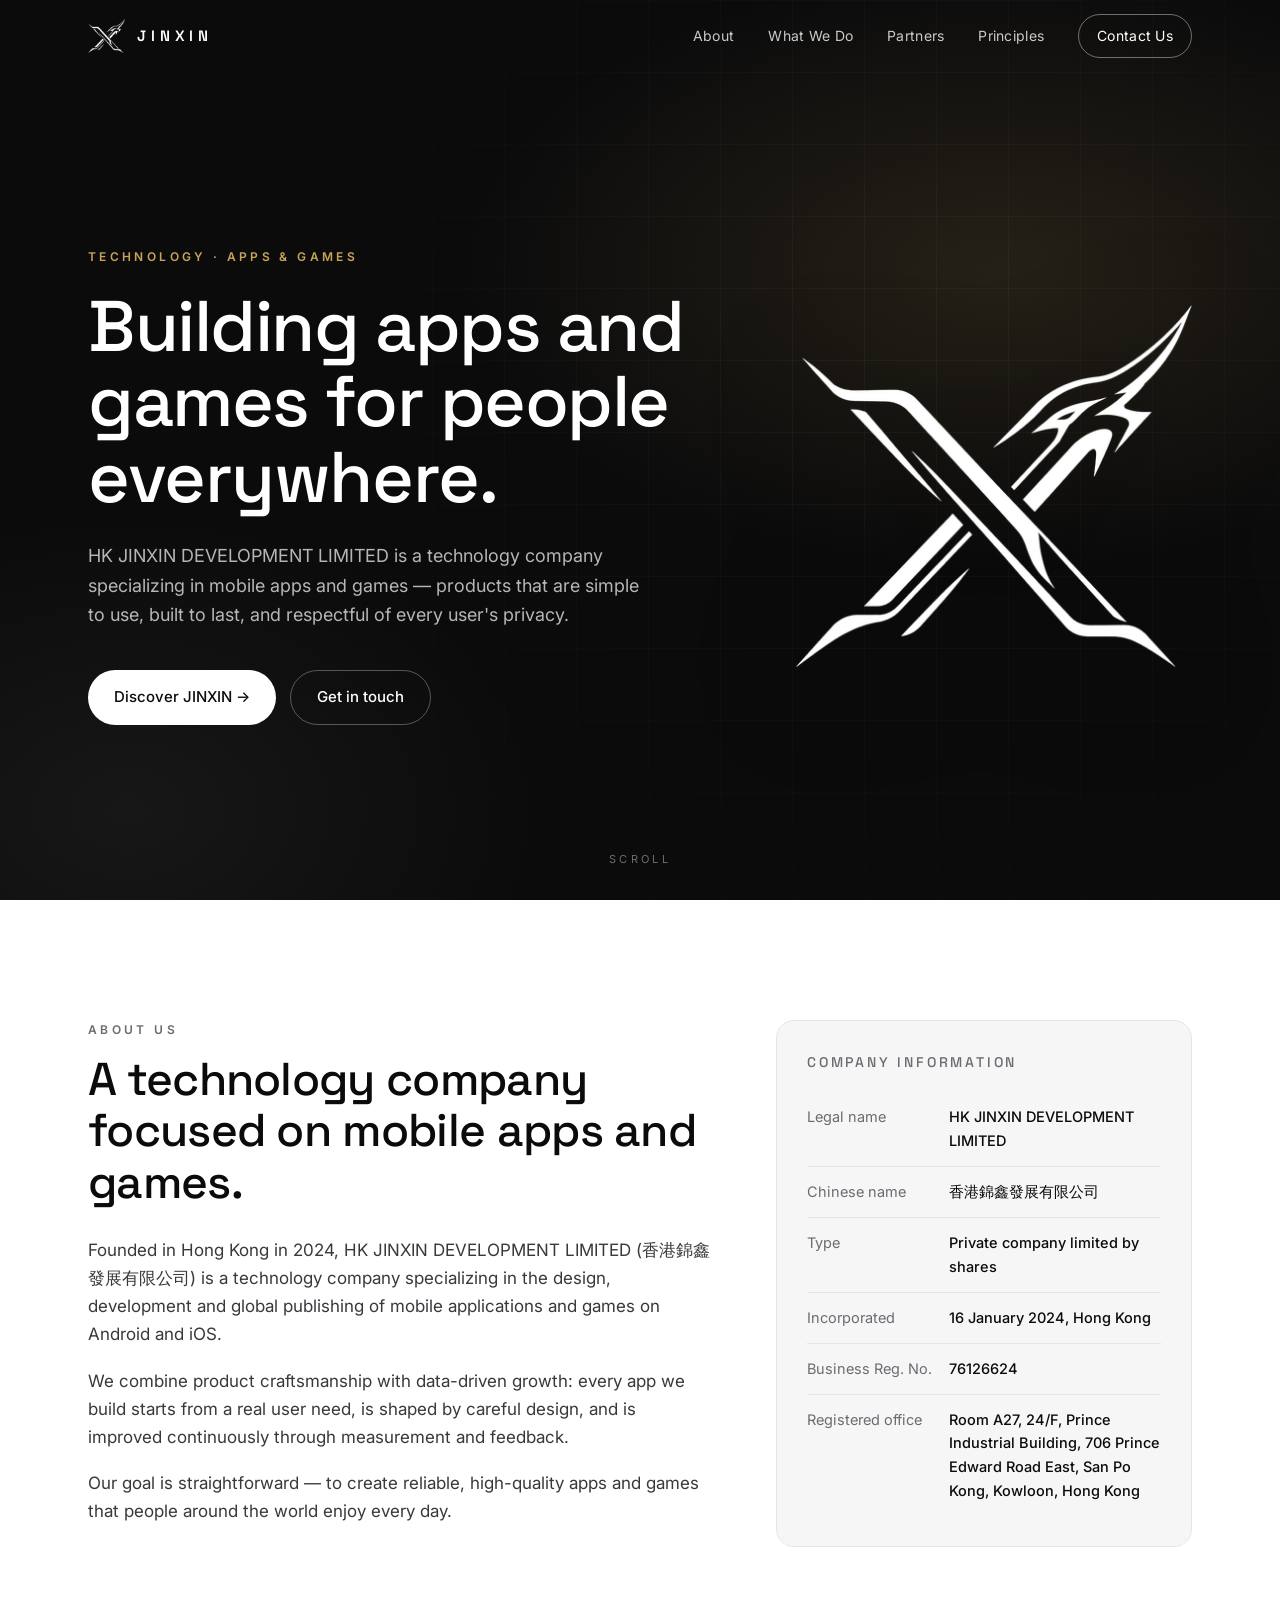
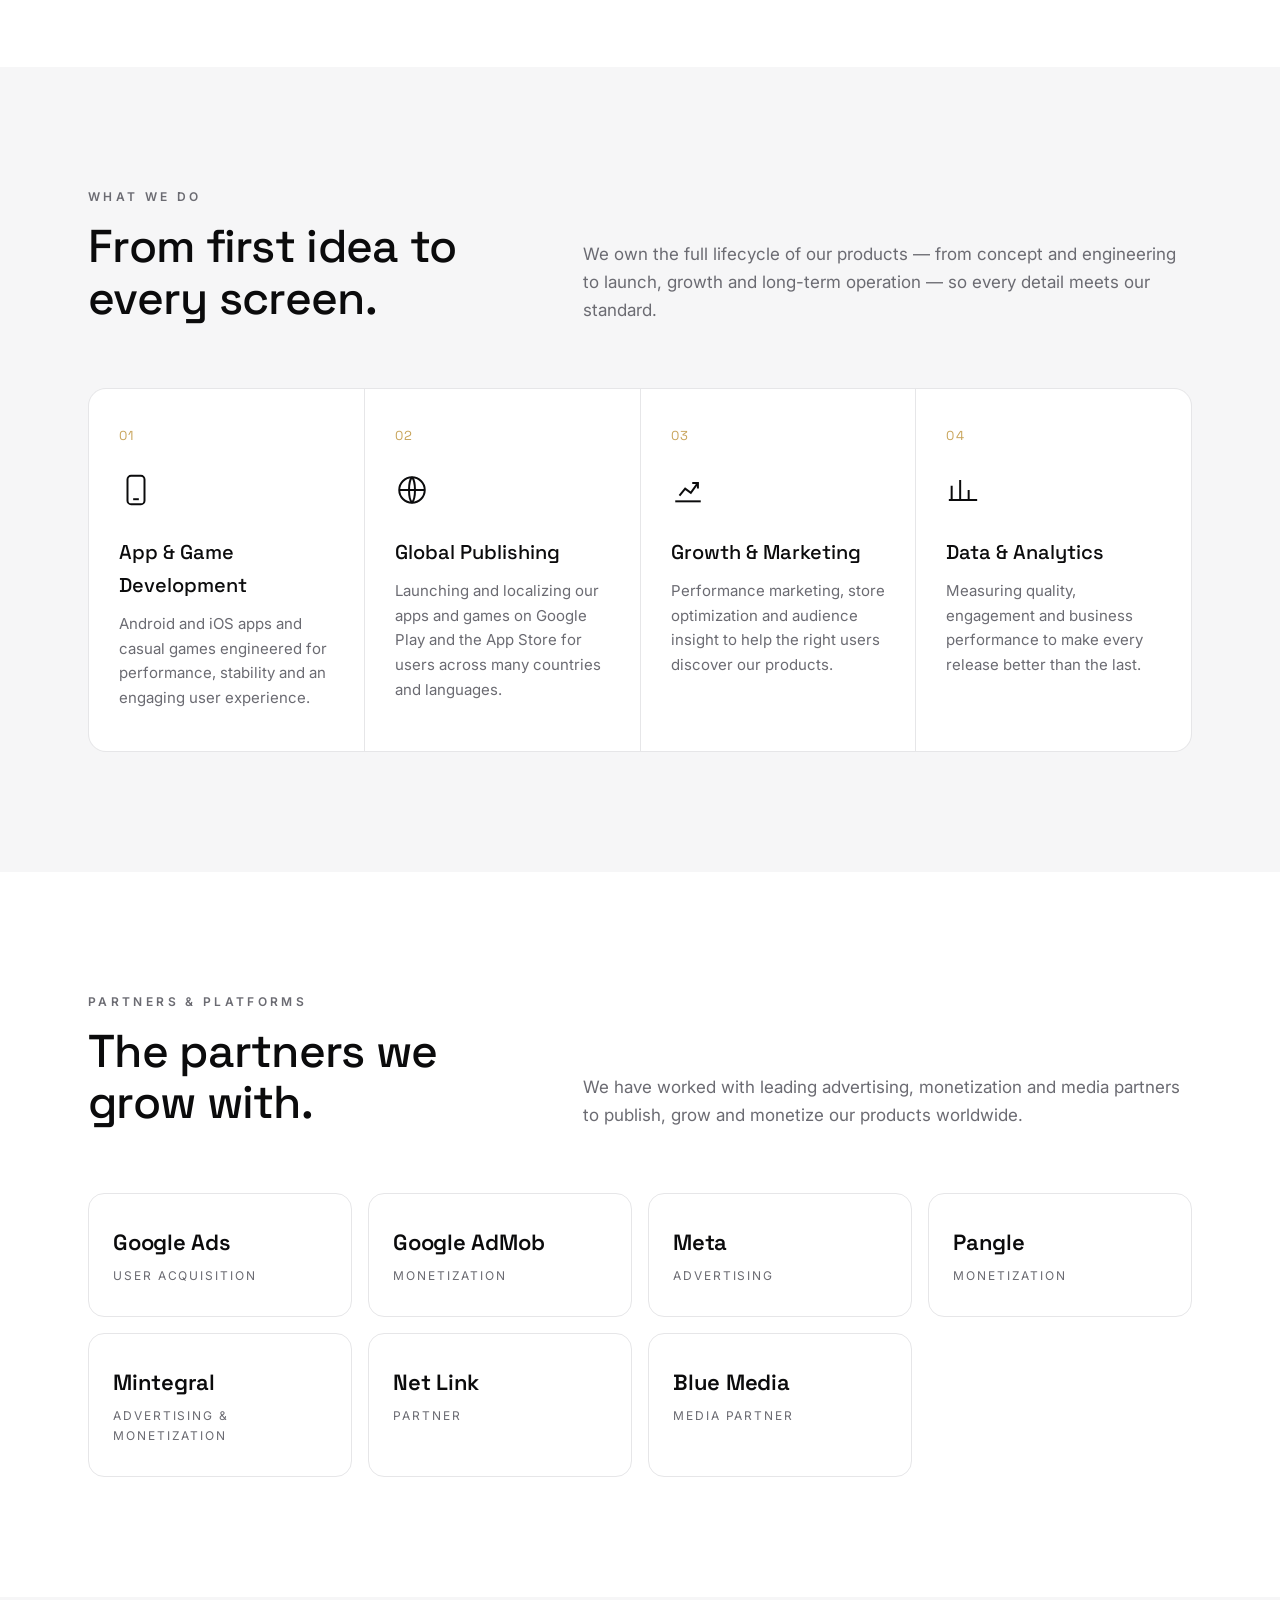
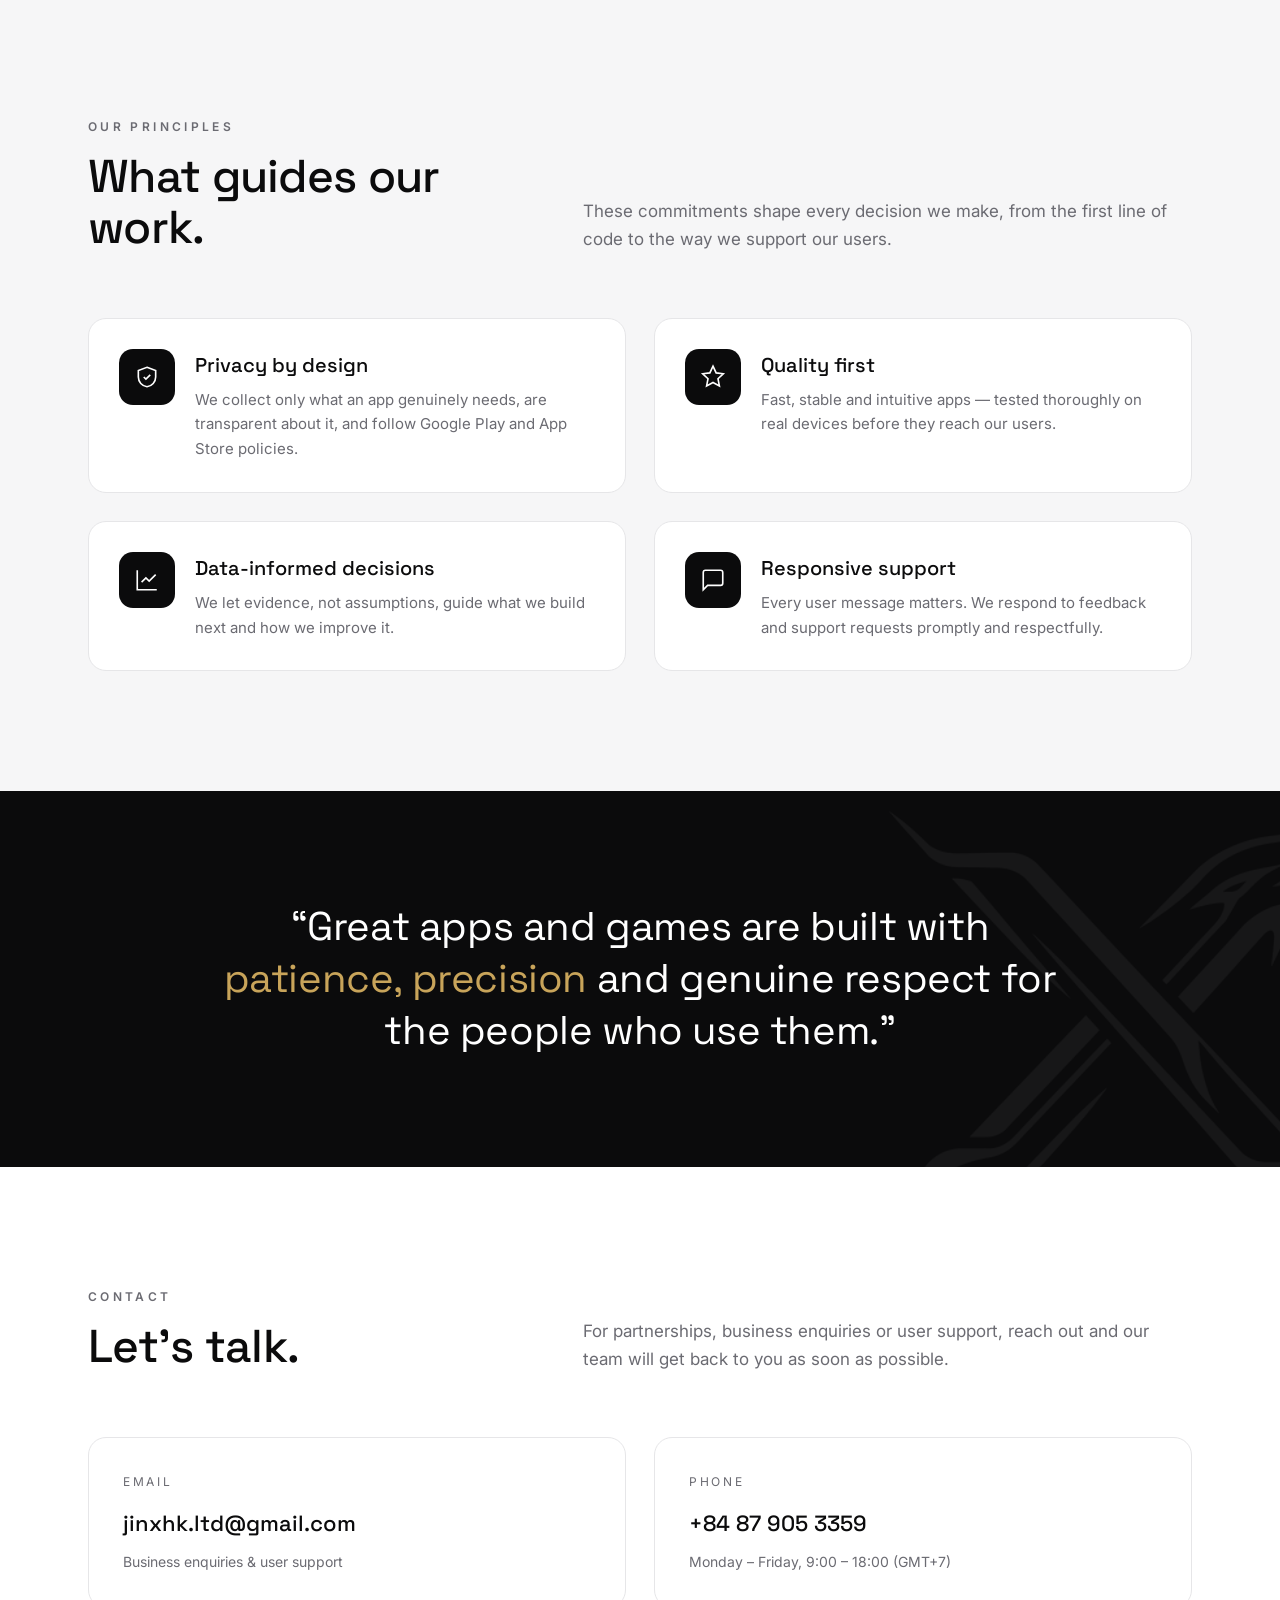
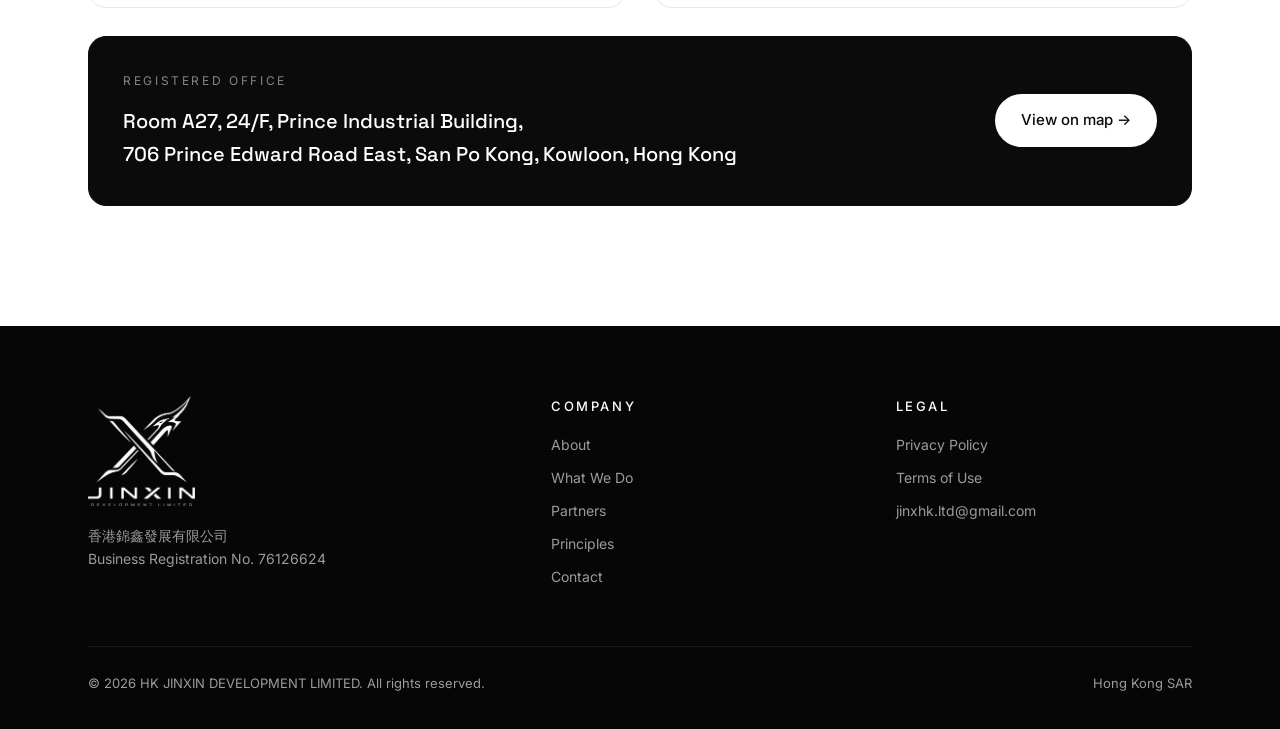
==== commit b09a6929: "Add files via upload" ====
--- a/index.html
+++ b/index.html
@@ -18,7 +18,7 @@
 <link href="https://fonts.googleapis.com/css2?family=Inter:wght@400;500;600&family=Space+Grotesk:wght@400;500;600&display=swap" rel="stylesheet">
 <link rel="stylesheet" href="assets/style.css">
 <script type="application/ld+json">
-{"@context":"https://schema.org","@type":"Organization","name":"HK JINXIN DEVELOPMENT LIMITED","alternateName":"香港錦鑫發展有限公司","url":"https://hkjixin.com","logo":"https://hkjixin.com/assets/logo-full-dark.png","email":"contact@hkjixin.com","telephone":"+84 87 905 3359","foundingDate":"2024-01-16","address":{"@type":"PostalAddress","streetAddress":"Room A27, 24/F, Prince Industrial Building, 706 Prince Edward Road East","addressLocality":"San Po Kong, Kowloon","addressCountry":"HK"}}
+{"@context":"https://schema.org","@type":"Organization","name":"HK JINXIN DEVELOPMENT LIMITED","alternateName":"香港錦鑫發展有限公司","url":"https://hkjixin.com","logo":"https://hkjixin.com/assets/logo-full-dark.png","email":"jinxhk.ltd@gmail.com","telephone":"+84 87 905 3359","foundingDate":"2024-01-16","address":{"@type":"PostalAddress","streetAddress":"Room A27, 24/F, Prince Industrial Building, 706 Prince Edward Road East","addressLocality":"San Po Kong, Kowloon","addressCountry":"HK"}}
 </script>
 </head>
 <body>
@@ -198,7 +198,7 @@
       <div class="contact-grid">
         <div class="c-card rv">
           <div class="label">Email</div>
-          <div class="big"><a href="mailto:contact@hkjixin.com">contact@hkjixin.com</a></div>
+          <div class="big"><a href="mailto:jinxhk.ltd@gmail.com">jinxhk.ltd@gmail.com</a></div>
           <div class="sub">Business enquiries &amp; user support</div>
         </div>
         <div class="c-card rv">
@@ -237,7 +237,7 @@
         <h4>Legal</h4>
         <a href="privacy.html">Privacy Policy</a>
         <a href="terms.html">Terms of Use</a>
-        <a href="mailto:contact@hkjixin.com">contact@hkjixin.com</a>
+        <a href="mailto:jinxhk.ltd@gmail.com">jinxhk.ltd@gmail.com</a>
       </div>
     </div>
     <div class="f-bot">
